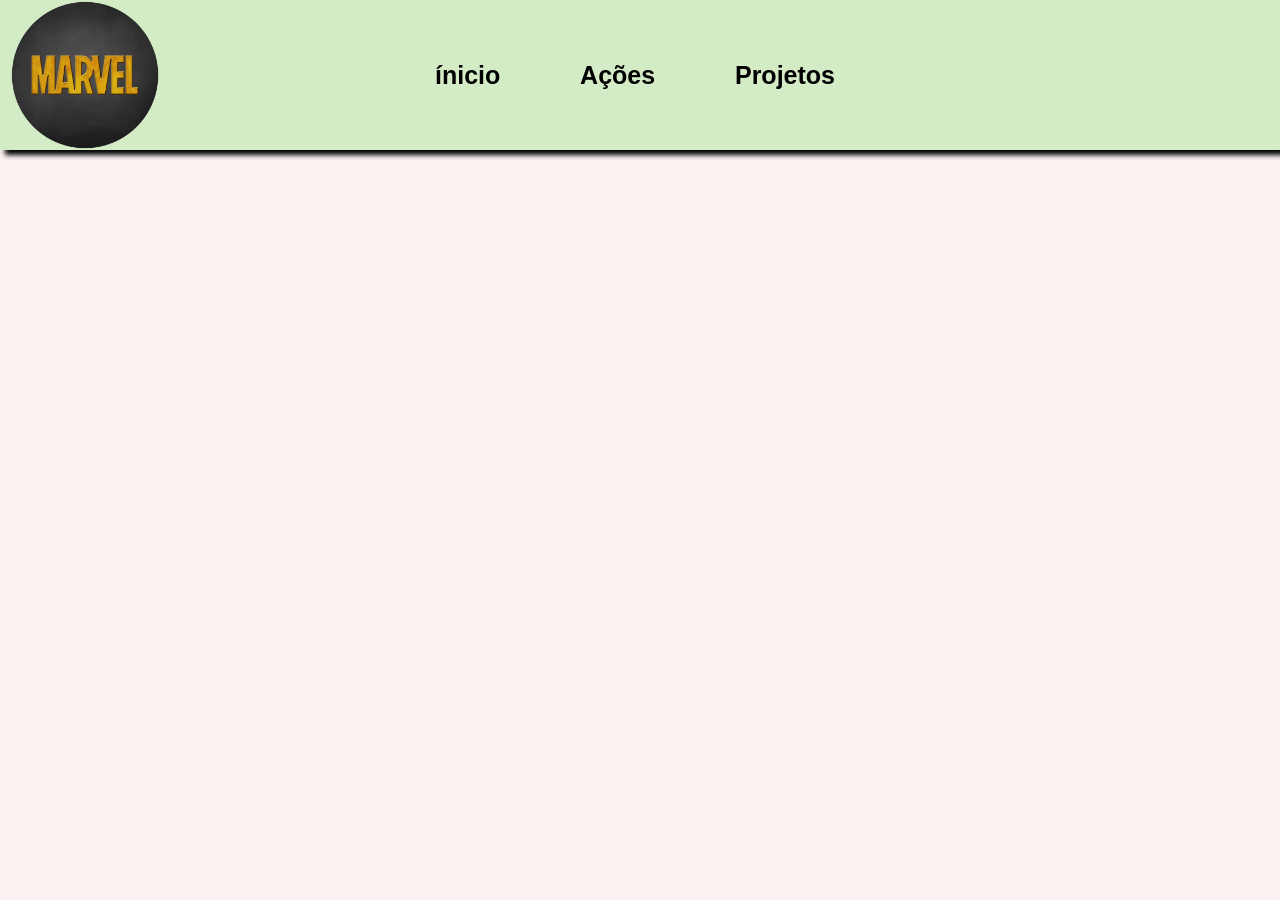
==== index.html @ ae8f941f "cabeçario" ====
<!DOCTYPE html>
<html lang="en">
<head>
    <meta charset="UTF-8">
    <meta name="viewport" content="width=device-width, initial-scale=1.0">
    <title>Document</title>
     <link rel="stylesheet" href="CSS/style.css">
</head>
<body>
      <header>
        <div class="container">
            <div class="logo">
                <img src="IMG/logo.png">
            </div>

            <nav>
                <div class="link">
                    <a href="http://127.0.0.1:5500/tecnologia.html">ínicio</a>
                    <a href="http://127.0.0.1:5500/acoes.html">Ações</a>
                    <a href="#">Projetos</a>

                </div>
            </nav>
            <div class="botao">

            </div>
    </header>
</body>
</html>
---- CSS/style.css ----
* {
    margin: 0;
    padding: 0;
}


body {
    font-family: Arial;
    background-color: #eaf5ed;
    margin: 0;
}

.container {
    background-color: #d3ecc6;
    height: 150px;
    width: auto;
    display: flex;
    justify-content: space-between;
    align-items: center;
    font-size: 20px;
    box-shadow: 5px 5px 5px black;
}

.logo img {
    width: 150px;
    height: 150px;
    background-color: #d3ecc6;
    margin-left: 10px;
    display: flex;
}

.link {

    width: 400px;
    height: auto;
    display: flex;
    justify-content: space-between;

}

.link a {
    text-decoration: none;
    color: black;
    font-size: 25px;
    font-weight: bold;

}

.botao {
    width: 120px;
    height: 40px;
    background-color: #d3ecc6;
    box-shadow: 10px 10px 10px rgb(rgb(0, 0, 0));
    border-radius: 25px;
    font-size: 15px;
    align-items: center;
    margin-right: 50px;

}

body {
   background-color: rgb(252, 242, 242);

}
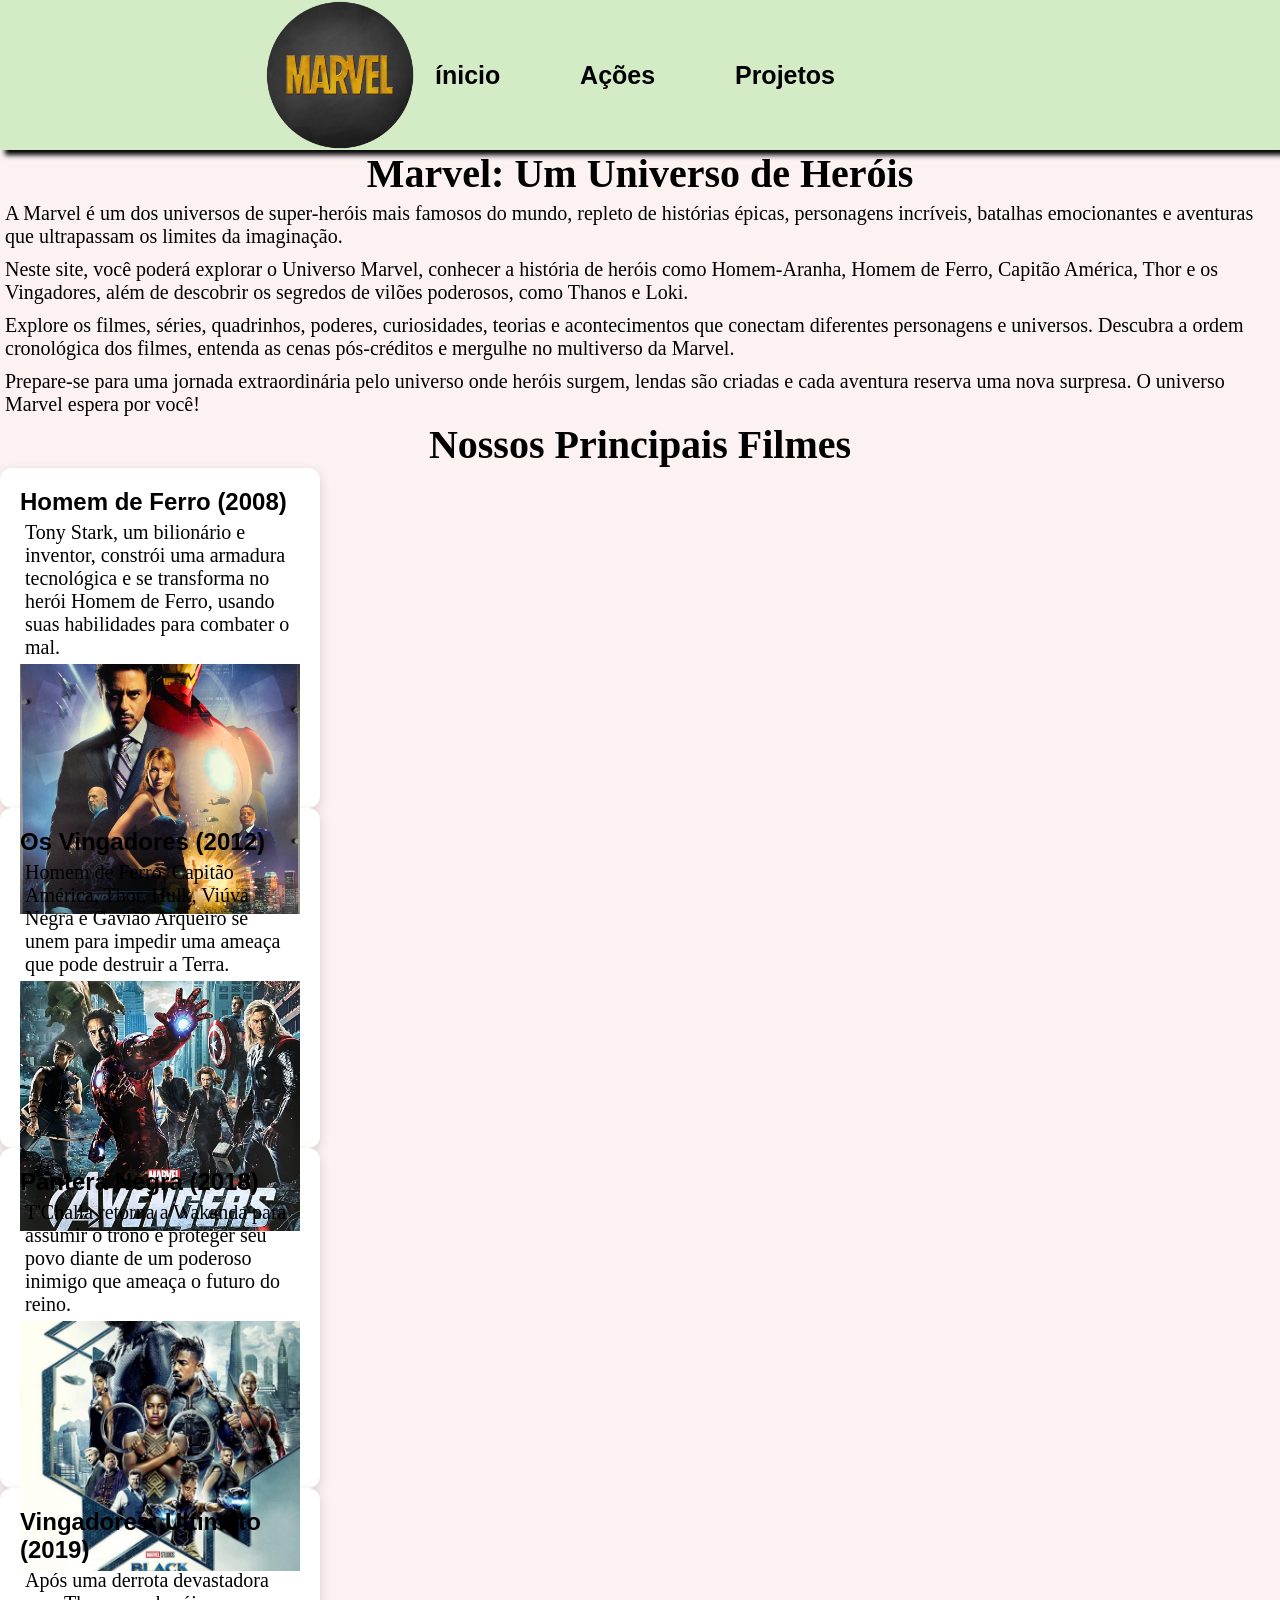
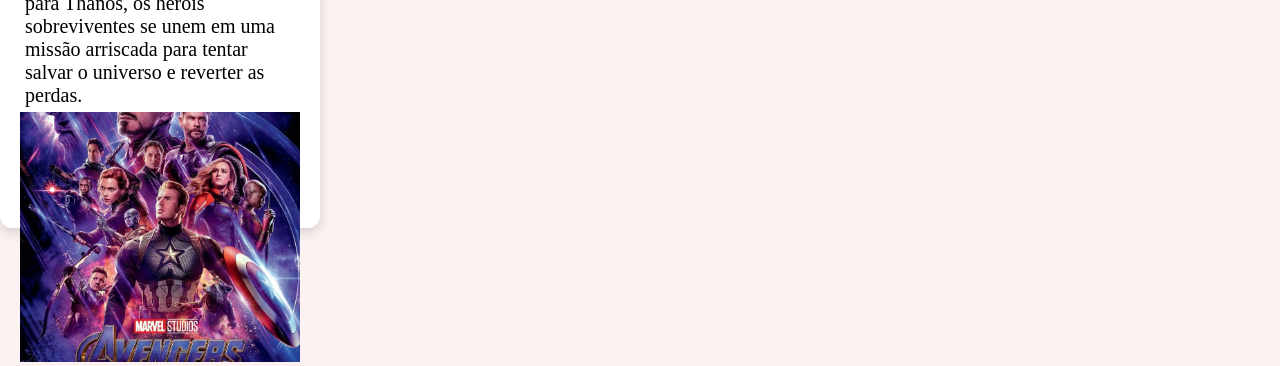
==== commit 81144703: "adicionando cards" ====
--- a/index.html
+++ b/index.html
@@ -1,13 +1,15 @@
 <!DOCTYPE html>
 <html lang="en">
+
 <head>
     <meta charset="UTF-8">
     <meta name="viewport" content="width=device-width, initial-scale=1.0">
-    <title>Document</title>
-     <link rel="stylesheet" href="CSS/style.css">
+    <title>Marvel: Um Universo de Heróis</title>
+    <link rel="stylesheet" href="CSS/style.css">
 </head>
+
 <body>
-      <header>
+    <header>
         <div class="container">
             <div class="logo">
                 <img src="IMG/logo.png">
@@ -25,5 +27,65 @@
 
             </div>
     </header>
+
+    <h1>Marvel: Um Universo de Heróis</h1>
+
+    <p>A Marvel é um dos universos de super-heróis mais famosos do mundo, repleto de histórias épicas, personagens
+        incríveis, batalhas emocionantes e aventuras que ultrapassam os limites da imaginação.</p>
+
+    <p>Neste site, você poderá explorar o Universo Marvel, conhecer a história de heróis como Homem-Aranha, Homem de
+        Ferro, Capitão América, Thor e os Vingadores, além de descobrir os segredos de vilões poderosos, como Thanos e
+        Loki.</p>
+
+    <p>Explore os filmes, séries, quadrinhos, poderes, curiosidades, teorias e acontecimentos que conectam diferentes
+        personagens e universos. Descubra a ordem cronológica dos filmes, entenda as cenas pós-créditos e mergulhe no
+        multiverso da Marvel.</p>
+
+    <p>Prepare-se para uma jornada extraordinária pelo universo onde heróis surgem, lendas são criadas e cada aventura
+        reserva uma nova surpresa. O universo Marvel espera por você!</p>
+
+
+    <h1>Nossos Principais Filmes</h1>
+
+    <div class="container2">
+
+        <div class="card">
+
+            <h2>Homem de Ferro (2008)</h2>
+            <p>Tony Stark, um bilionário e inventor, constrói uma armadura tecnológica e se transforma no herói Homem de Ferro, usando suas habilidades para combater o mal.</p>
+            <div class="img">
+                <img src="IMG/ironman.jpg" alt="Descrição da imagem">
+            </div>
+        </div>
+
+        <div class="card">
+            <h2>Os Vingadores (2012)</h2>
+            <p>Homem de Ferro, Capitão América, Thor, Hulk, Viúva Negra e Gavião Arqueiro se unem para impedir uma ameaça que pode destruir a Terra.</p>
+            <div class="img">
+                <img src="IMG/theavengers.jpg" alt="Descrição da imagem">
+            </div>
+        </div>
+
+        <div class="card">
+            <h2>Pantera Negra (2018)</h2>
+            <p>T'Challa retorna a Wakanda para assumir o trono e proteger seu povo diante de um poderoso inimigo que ameaça o futuro do reino.</p>
+            <div class="img">
+                <img src="IMG/panteranegra.jpg" alt="Descrição da imagem">
+            </div>
+        </div>
+
+        <div class="card">
+            <h2>Vingadores: Ultimato (2019)</h2>
+            <p>Após uma derrota devastadora para Thanos, os heróis sobreviventes se unem em uma missão arriscada para tentar salvar o universo e reverter as perdas.</p>
+            <div class="img">
+                <img src="IMG/avengers.jpg" alt="Descrição da imagem">
+            </div>
+
+        </div>
+
+    </div>
+
+
 </body>
+
 </html>
--- a/CSS/style.css
+++ b/CSS/style.css
@@ -8,17 +8,22 @@
     font-family: Arial;
     background-color: #eaf5ed;
     margin: 0;
+    min-height: 100vh;
+    display: flex;
+    flex-direction: column;
 }
 
 .container {
     background-color: #d3ecc6;
-    height: 150px;
+    height: 150px;  
     width: auto;
-    display: flex;
     justify-content: space-between;
     align-items: center;
     font-size: 20px;
     box-shadow: 5px 5px 5px black;
+    display: flex;
+    justify-content: center;
+    gap: 20px;
 }
 
 .logo img {
@@ -62,3 +67,46 @@
    background-color: rgb(252, 242, 242);
 
 }
+
+h1{
+    font-family: Cambria, Cochin, Georgia, Times, 'Times New Roman', serif;
+    font-size: 40px;
+    text-align: center;
+}
+
+p{
+    font-family: Georgia, 'Times New Roman', Times, serif;
+    font-size: 20px;
+    padding: 5px;
+}
+
+.card {
+    width: 280px;
+    height: 300px;
+    display: block;
+    justify-content: center;
+    align-items: center;
+    background: white; 
+    border-radius: 12px; 
+    padding: 20px; 
+    box-shadow: 0 4px 12px rgba(0, 0, 0, .15); 
+    transition: transform 0.3s ease, box-shadow 0.3s ease;
+    cursor: pointer;
+    justify-content: center;
+    
+}
+
+.card img {
+    width: 100%;
+    height: 250px;
+    object-fit: cover;
+}
+
+main {
+  flex: 1;
+}
+
+.card:hover {
+    transform: translateY(-8px) scale(1.03);
+    box-shadow: 0 10px 20px rgba(0, 0, 0, 0.15);
+}
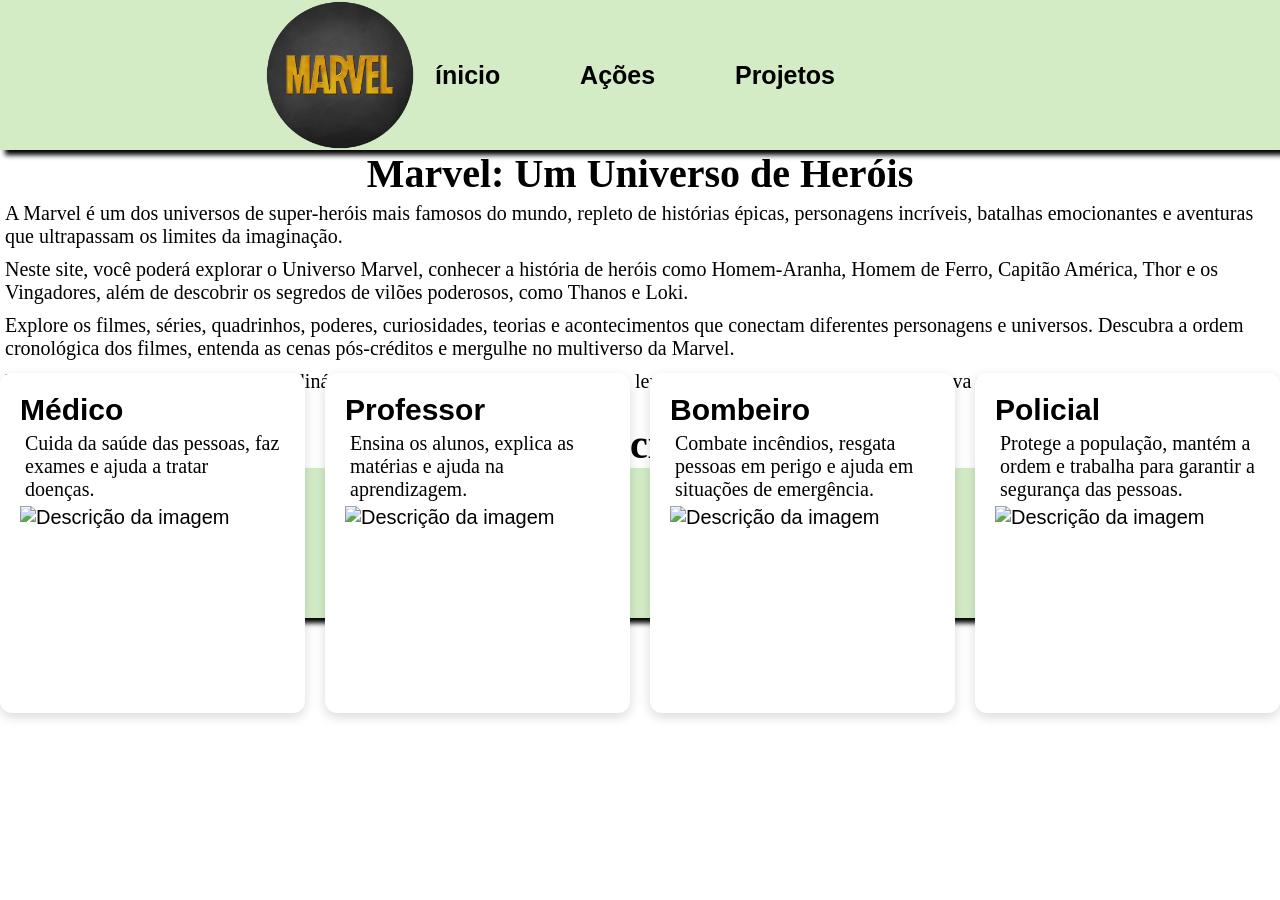
==== commit f70d0696: "configurando" ====
--- a/index.html
+++ b/index.html
@@ -47,40 +47,37 @@
 
     <h1>Nossos Principais Filmes</h1>
 
-    <div class="container2">
+    <div class="container">
 
         <div class="card">
-
-            <h2>Homem de Ferro (2008)</h2>
-            <p>Tony Stark, um bilionário e inventor, constrói uma armadura tecnológica e se transforma no herói Homem de Ferro, usando suas habilidades para combater o mal.</p>
+            <h2>Médico</h2>
+            <p>Cuida da saúde das pessoas, faz exames e ajuda a tratar doenças.</p>
             <div class="img">
-                <img src="IMG/ironman.jpg" alt="Descrição da imagem">
+                <img src="IMG/medico.jpg" alt="Descrição da imagem">
             </div>
         </div>
 
         <div class="card">
-            <h2>Os Vingadores (2012)</h2>
-            <p>Homem de Ferro, Capitão América, Thor, Hulk, Viúva Negra e Gavião Arqueiro se unem para impedir uma ameaça que pode destruir a Terra.</p>
+            <h2>Professor</h2>
+            <p>Ensina os alunos, explica as matérias e ajuda na aprendizagem.</p>
             <div class="img">
-                <img src="IMG/theavengers.jpg" alt="Descrição da imagem">
+                <img src="IMG/professor.jpg" alt="Descrição da imagem">
+            </div>
+        </div>
+        <div class="card">
+            <h2>Bombeiro</h2>
+            <p>Combate incêndios, resgata pessoas em perigo e ajuda em situações de emergência.</p>
+            <div class="img">
+                <img src="IMG/bombeiro.jpg" alt="Descrição da imagem">
             </div>
         </div>
 
         <div class="card">
-            <h2>Pantera Negra (2018)</h2>
-            <p>T'Challa retorna a Wakanda para assumir o trono e proteger seu povo diante de um poderoso inimigo que ameaça o futuro do reino.</p>
+            <h2>Policial</h2>
+            <p> Protege a população, mantém a ordem e trabalha para garantir a segurança das pessoas.</p>
             <div class="img">
-                <img src="IMG/panteranegra.jpg" alt="Descrição da imagem">
+                <img src="IMG/policial.jpg" alt="Descrição da imagem">
             </div>
-        </div>
-
-        <div class="card">
-            <h2>Vingadores: Ultimato (2019)</h2>
-            <p>Após uma derrota devastadora para Thanos, os heróis sobreviventes se unem em uma missão arriscada para tentar salvar o universo e reverter as perdas.</p>
-            <div class="img">
-                <img src="IMG/avengers.jpg" alt="Descrição da imagem">
-            </div>
-
         </div>
 
     </div>
--- a/CSS/style.css
+++ b/CSS/style.css
@@ -17,7 +17,6 @@
     background-color: #d3ecc6;
     height: 150px;  
     width: auto;
-    justify-content: space-between;
     align-items: center;
     font-size: 20px;
     box-shadow: 5px 5px 5px black;
@@ -63,10 +62,7 @@
 
 }
 
-body {
-   background-color: rgb(252, 242, 242);
 
-}
 
 h1{
     font-family: Cambria, Cochin, Georgia, Times, 'Times New Roman', serif;
@@ -102,6 +98,16 @@
     object-fit: cover;
 }
 
+body {
+    
+  background-color: rgb(255, 255, 255);
+  flex-direction: column;
+  margin: 0;
+  min-height: 100vh;
+  display: flex;
+
+}
+
 main {
   flex: 1;
 }
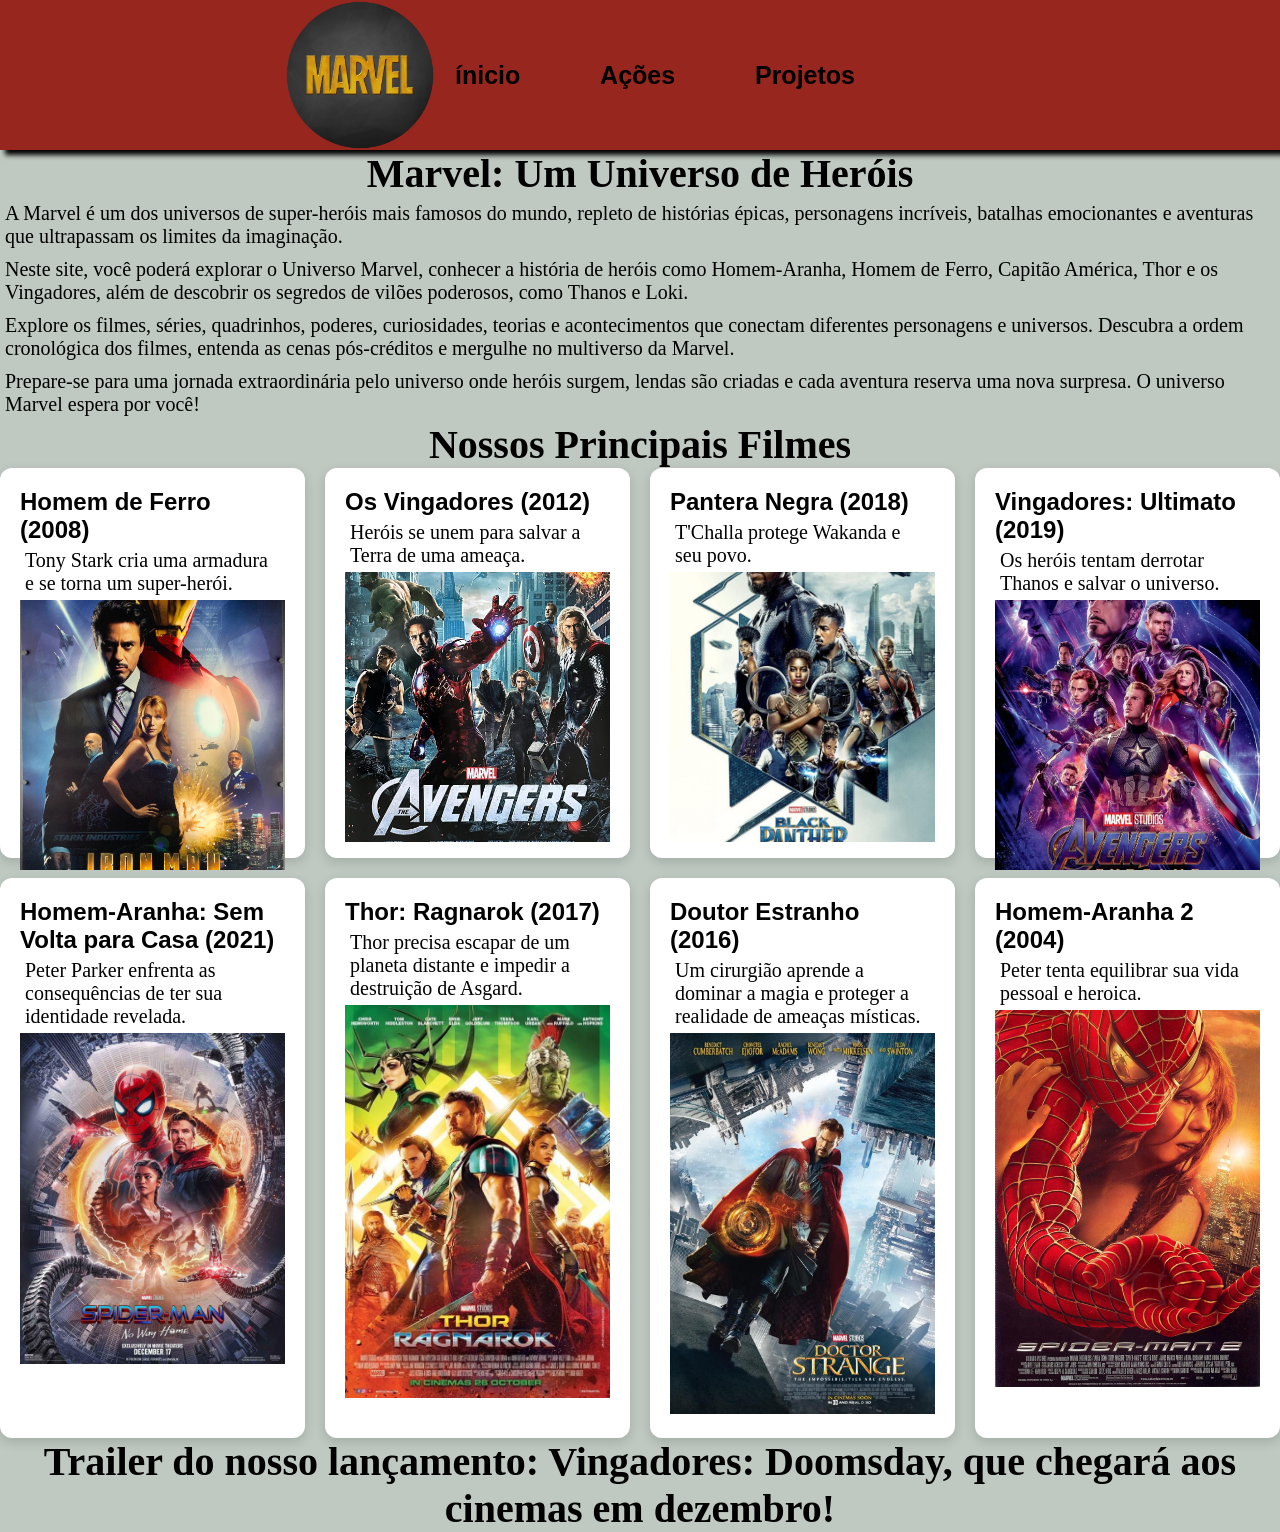
==== commit 28ed923b: "terminando os cards" ====
--- a/index.html
+++ b/index.html
@@ -47,42 +47,83 @@
 
     <h1>Nossos Principais Filmes</h1>
 
-    <div class="container">
+
+
+    <div class="container3">
 
         <div class="card">
-            <h2>Médico</h2>
-            <p>Cuida da saúde das pessoas, faz exames e ajuda a tratar doenças.</p>
+            <h2>Homem de Ferro (2008)</h2>
+            <p>Tony Stark cria uma armadura e se torna um super-herói.</p>
             <div class="img">
-                <img src="IMG/medico.jpg" alt="Descrição da imagem">
+                <img src="IMG/ironman.jpg" alt="Descrição da imagem">
             </div>
         </div>
 
         <div class="card">
-            <h2>Professor</h2>
-            <p>Ensina os alunos, explica as matérias e ajuda na aprendizagem.</p>
+            <h2> Os Vingadores (2012)</h2>
+            <p> Heróis se unem para salvar a Terra de uma ameaça.</p>
             <div class="img">
-                <img src="IMG/professor.jpg" alt="Descrição da imagem">
+                <img src="IMG/theavengers.jpg" alt="Descrição da imagem">
             </div>
         </div>
         <div class="card">
-            <h2>Bombeiro</h2>
-            <p>Combate incêndios, resgata pessoas em perigo e ajuda em situações de emergência.</p>
+            <h2> Pantera Negra (2018)</h2>
+            <p>T'Challa protege Wakanda e seu povo.</p>
             <div class="img">
-                <img src="IMG/bombeiro.jpg" alt="Descrição da imagem">
+                <img src="IMG/panteranegra.jpg" alt="Descrição da imagem">
             </div>
         </div>
 
         <div class="card">
-            <h2>Policial</h2>
-            <p> Protege a população, mantém a ordem e trabalha para garantir a segurança das pessoas.</p>
+            <h2>Vingadores: Ultimato (2019)</h2>
+            <p>Os heróis tentam derrotar Thanos e salvar o universo.</p>
             <div class="img">
-                <img src="IMG/policial.jpg" alt="Descrição da imagem">
+                <img src="IMG/avengers.jpg" alt="Descrição da imagem">
             </div>
         </div>
 
+
+        
+
     </div>
 
+     <div class="container2">
 
+                <div class="card2">
+                    <h2>Homem-Aranha: Sem Volta para Casa (2021)</h2>
+                    <p>Peter Parker enfrenta as consequências de ter sua identidade revelada.</p>
+                    <div class="img">
+                        <img src="IMG/spidermannoway.jpg" alt="Descrição da imagem">
+                    </div>
+                </div>
+
+                <div class="card2">
+                    <h2>Thor: Ragnarok (2017)</h2>
+                    <p>Thor precisa escapar de um planeta distante e impedir a destruição de Asgard.</p>
+                    <div class="img">
+                        <img src="IMG/thor.jpg" alt="Descrição da imagem">
+                    </div>
+                </div>
+                <div class="card2">
+                    <h2>Doutor Estranho (2016)</h2>
+                    <p>Um cirurgião aprende a dominar a magia e proteger a realidade de ameaças místicas.</p>
+                    <div class="img">
+                        <img src="IMG/drestranho.jpg" alt="Descrição da imagem">
+                    </div>
+                </div>
+
+                <div class="card2">
+                    <h2> Homem-Aranha 2 (2004)</h2>
+                    <p>Peter tenta equilibrar sua vida pessoal e heroica.</p>
+                    <div class="img">
+                        <img src="IMG/homemaranha2.jpg" alt="Descrição da imagem">
+                    </div>
+                </div>
+
+            </div>
+
+
+<h1>Trailer do nosso lançamento: Vingadores: Doomsday, que chegará aos cinemas em dezembro!</h1>
 </body>
 
 </html>
--- a/CSS/style.css
+++ b/CSS/style.css
@@ -6,7 +6,7 @@
 
 body {
     font-family: Arial;
-    background-color: #eaf5ed;
+    background-color: #bfc9c1;
     margin: 0;
     min-height: 100vh;
     display: flex;
@@ -14,7 +14,7 @@
 }
 
 .container {
-    background-color: #d3ecc6;
+    background-color: #97261e;
     height: 150px;  
     width: auto;
     align-items: center;
@@ -28,8 +28,8 @@
 .logo img {
     width: 150px;
     height: 150px;
-    background-color: #d3ecc6;
-    margin-left: 10px;
+    background-color: #97261e;
+    margin-left: 50px;
     display: flex;
 }
 
@@ -53,7 +53,7 @@
 .botao {
     width: 120px;
     height: 40px;
-    background-color: #d3ecc6;
+    background-color: #97261e;
     box-shadow: 10px 10px 10px rgb(rgb(0, 0, 0));
     border-radius: 25px;
     font-size: 15px;
@@ -77,8 +77,8 @@
 }
 
 .card {
-    width: 280px;
-    height: 300px;
+    width: 290px;
+    height: 350px;
     display: block;
     justify-content: center;
     align-items: center;
@@ -94,19 +94,11 @@
 
 .card img {
     width: 100%;
-    height: 250px;
+    height: 270px;
     object-fit: cover;
 }
 
-body {
-    
-  background-color: rgb(255, 255, 255);
-  flex-direction: column;
-  margin: 0;
-  min-height: 100vh;
-  display: flex;
 
-}
 
 main {
   flex: 1;
@@ -115,4 +107,49 @@
 .card:hover {
     transform: translateY(-8px) scale(1.03);
     box-shadow: 0 10px 20px rgba(0, 0, 0, 0.15);
+}
+
+.card2 {
+    width: 290px;
+    height:520px;
+    display: block;
+    justify-content: center;
+    align-items: center;
+    background: white; 
+    border-radius: 12px; 
+    padding: 20px; 
+    box-shadow: 0 4px 12px rgba(0, 0, 0, .15); 
+    transition: transform 0.3s ease, box-shadow 0.3s ease;
+    cursor: pointer;
+    justify-content: center;
+    margin-top: 20px;
+    
+}
+
+
+.card2 img {
+    width: 100%;
+    height: auto;
+    object-fit: cover;
+}
+
+.card2:hover {
+    transform: translateY(-8px) scale(1.03);
+    box-shadow: 0 10px 20px rgba(0, 0, 0, 0.15);
+}
+
+.container2{
+
+    display: flex;
+    justify-content: center;
+    gap: 20px;
+
+}
+
+.container3{
+
+    display: flex;
+    justify-content: center;
+    gap: 20px;
+
 }
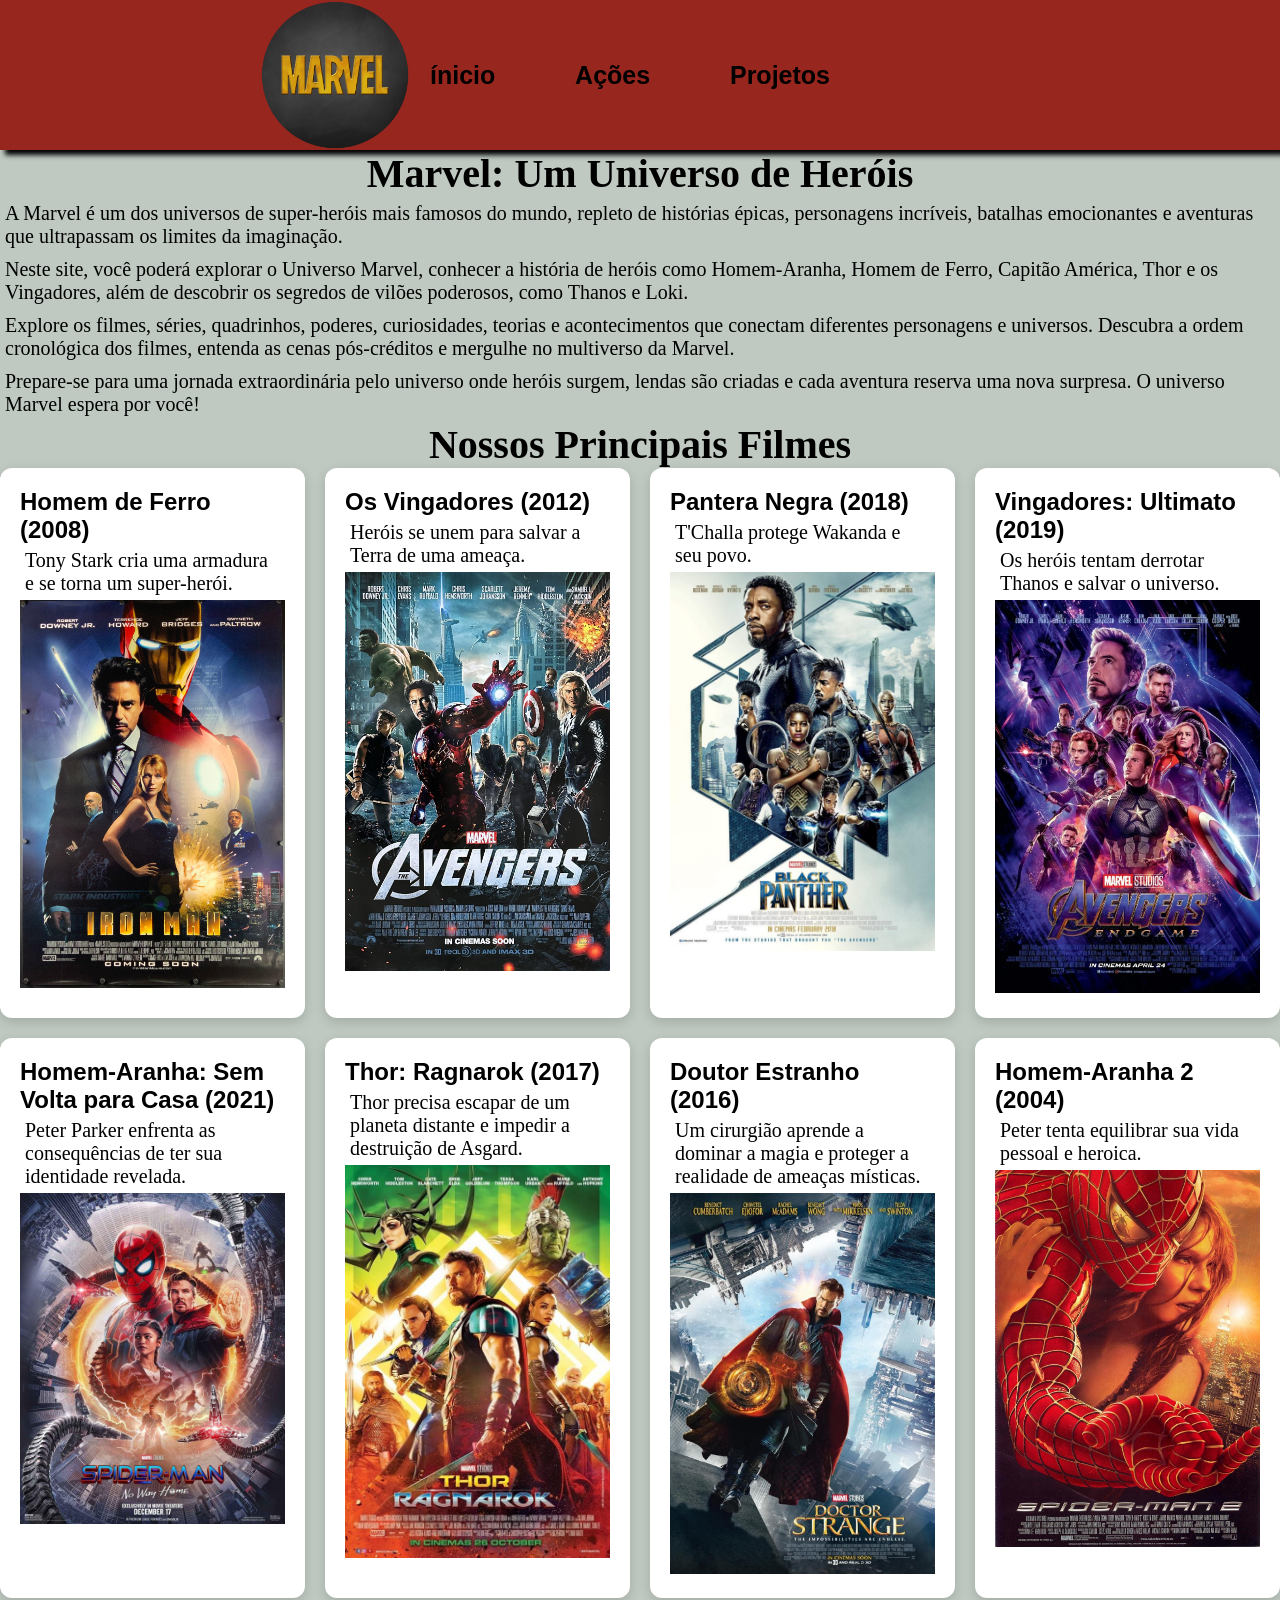
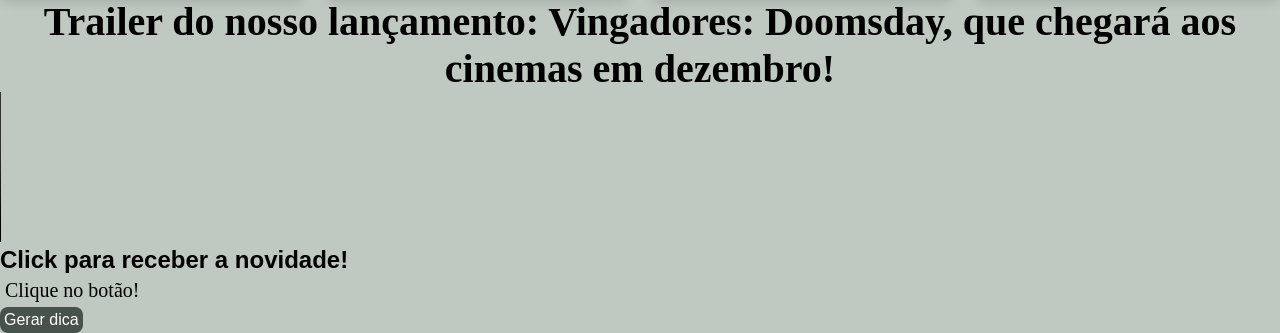
==== commit 97478b73: "terminei" ====
--- a/index.html
+++ b/index.html
@@ -6,6 +6,7 @@
     <meta name="viewport" content="width=device-width, initial-scale=1.0">
     <title>Marvel: Um Universo de Heróis</title>
     <link rel="stylesheet" href="CSS/style.css">
+    <script src="JS/script.js" defer></script>
 </head>
 
 <body>
@@ -124,6 +125,27 @@
 
 
 <h1>Trailer do nosso lançamento: Vingadores: Doomsday, que chegará aos cinemas em dezembro!</h1>
+
+<div class="card4">
+    <video controls>
+    <source src="VIDEO/doonsday.mp4" type="video/mp4">
+  </video>
+
+    </div>
+
+    <h2>Click para receber a novidade! </h2>
+     <div class="texto">
+
+    <div class="frase-container">
+        <p id="frases">Clique no botão!</p>
+    </div>
+
+    <button id="botao-frase" type="button">
+        Gerar dica
+    </button>
+
+</div>
+
 </body>
 
 </html>
--- a/CSS/style.css
+++ b/CSS/style.css
@@ -29,7 +29,6 @@
     width: 150px;
     height: 150px;
     background-color: #97261e;
-    margin-left: 50px;
     display: flex;
 }
 
@@ -78,7 +77,7 @@
 
 .card {
     width: 290px;
-    height: 350px;
+    height: 510px;
     display: block;
     justify-content: center;
     align-items: center;
@@ -94,7 +93,7 @@
 
 .card img {
     width: 100%;
-    height: 270px;
+    height: auto;
     object-fit: cover;
 }
 
@@ -152,4 +151,24 @@
     justify-content: center;
     gap: 20px;
 
+}
+
+#botao-frase {
+    background-color: #48524c;
+    color: #ffffff;
+    border: none;
+    border-radius: 8px;
+    padding: 4px ;
+    font-size: 16px;
+    cursor: pointer;
+    transition: background-color 0.3s, transform 0.3s;
+}
+
+#botao-frase:hover {
+    background-color: #246a43;
+    transform: translateY(-2px);
+}
+
+#botao-frase:active {
+    transform: scale(0.97);
 }
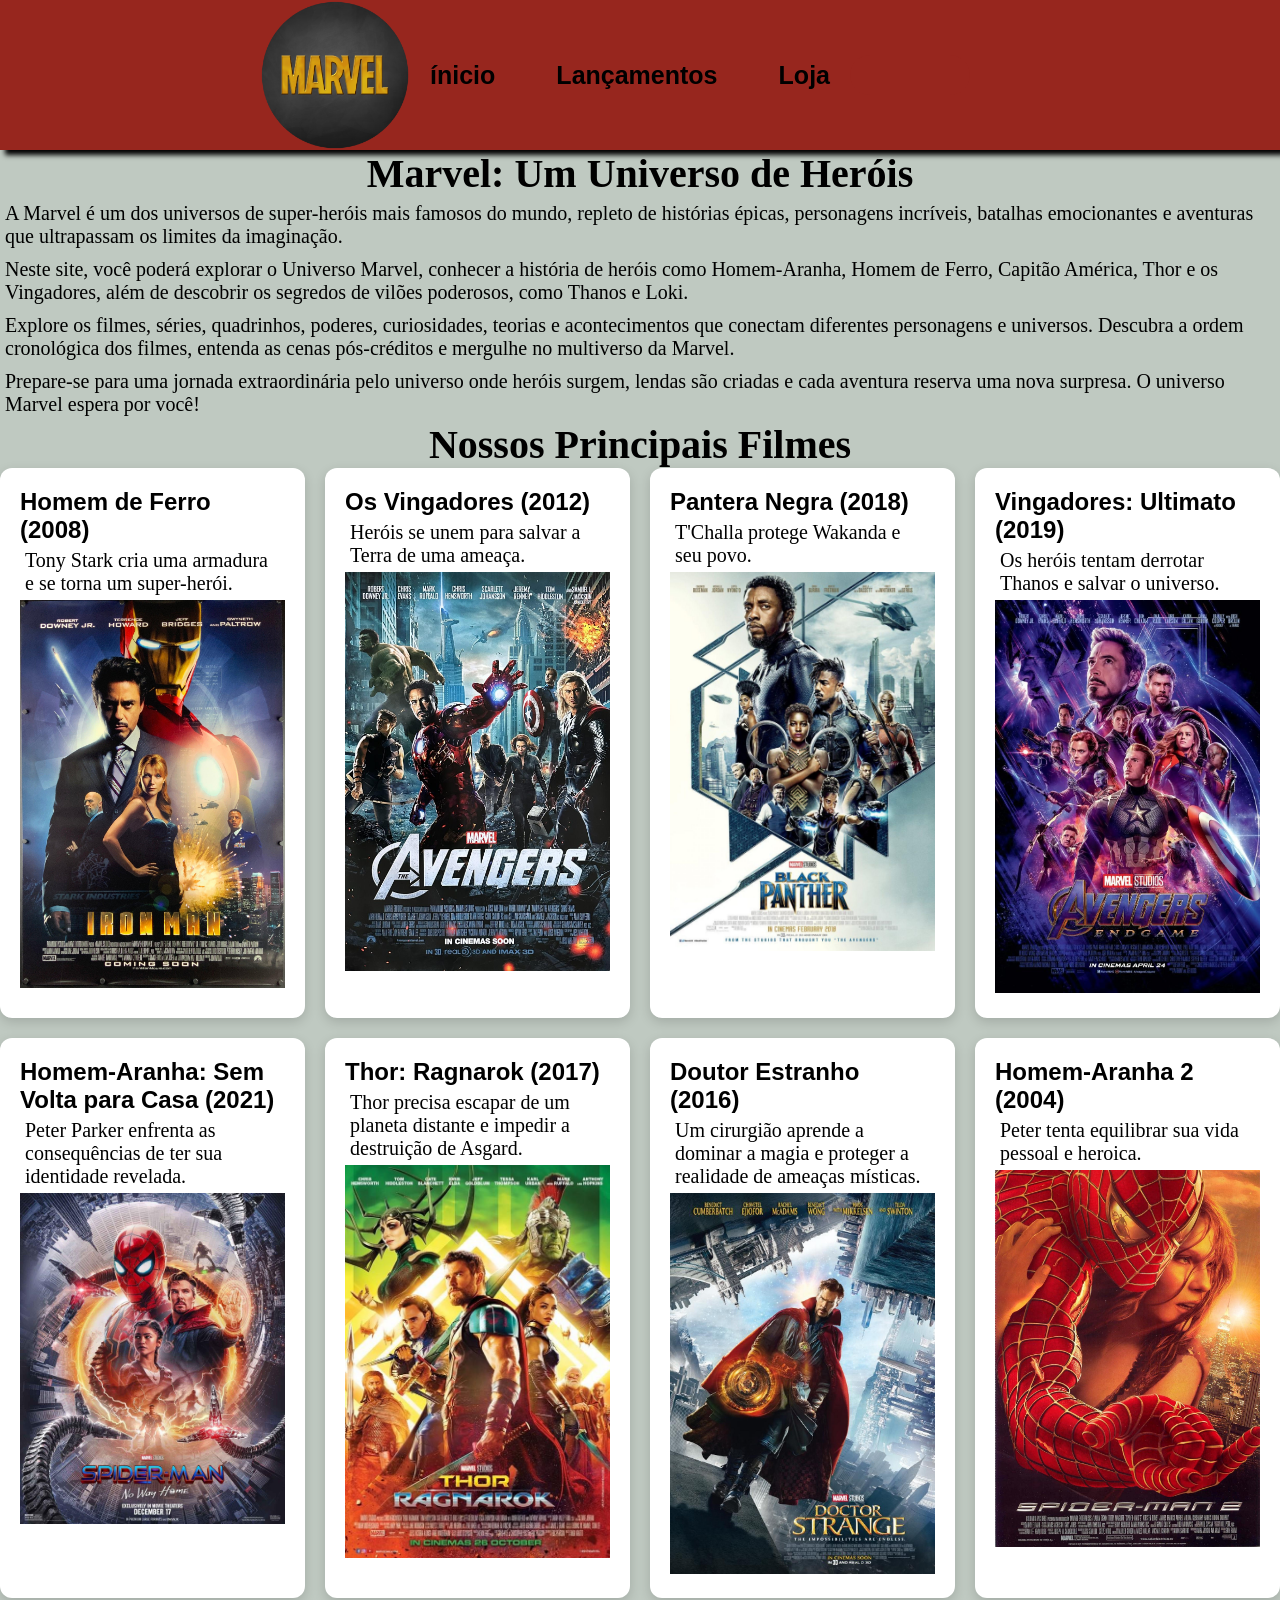
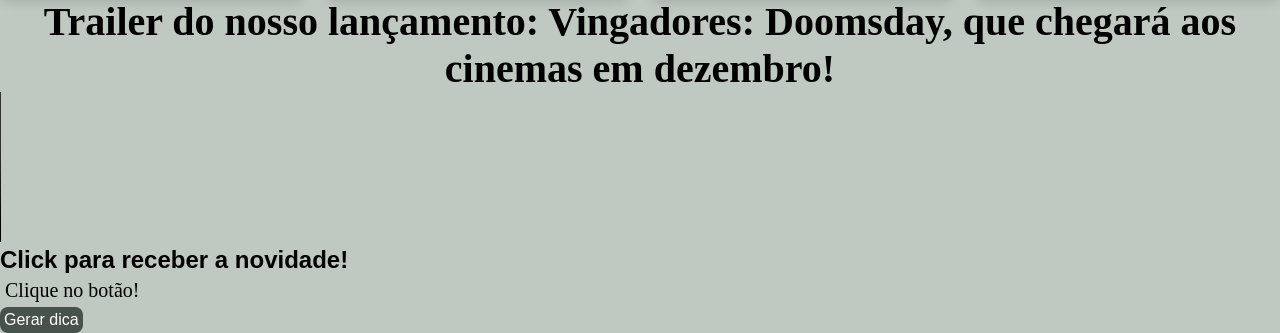
==== commit 44de1241: "ajeitando linjk" ====
--- a/index.html
+++ b/index.html
@@ -18,9 +18,9 @@
 
             <nav>
                 <div class="link">
-                    <a href="http://127.0.0.1:5500/tecnologia.html">ínicio</a>
-                    <a href="http://127.0.0.1:5500/acoes.html">Ações</a>
-                    <a href="#">Projetos</a>
+                    <a href="#">ínicio</a>
+                    <a href="#">Lançamentos</a>
+                    <a href="#">Loja</a>
 
                 </div>
             </nav>
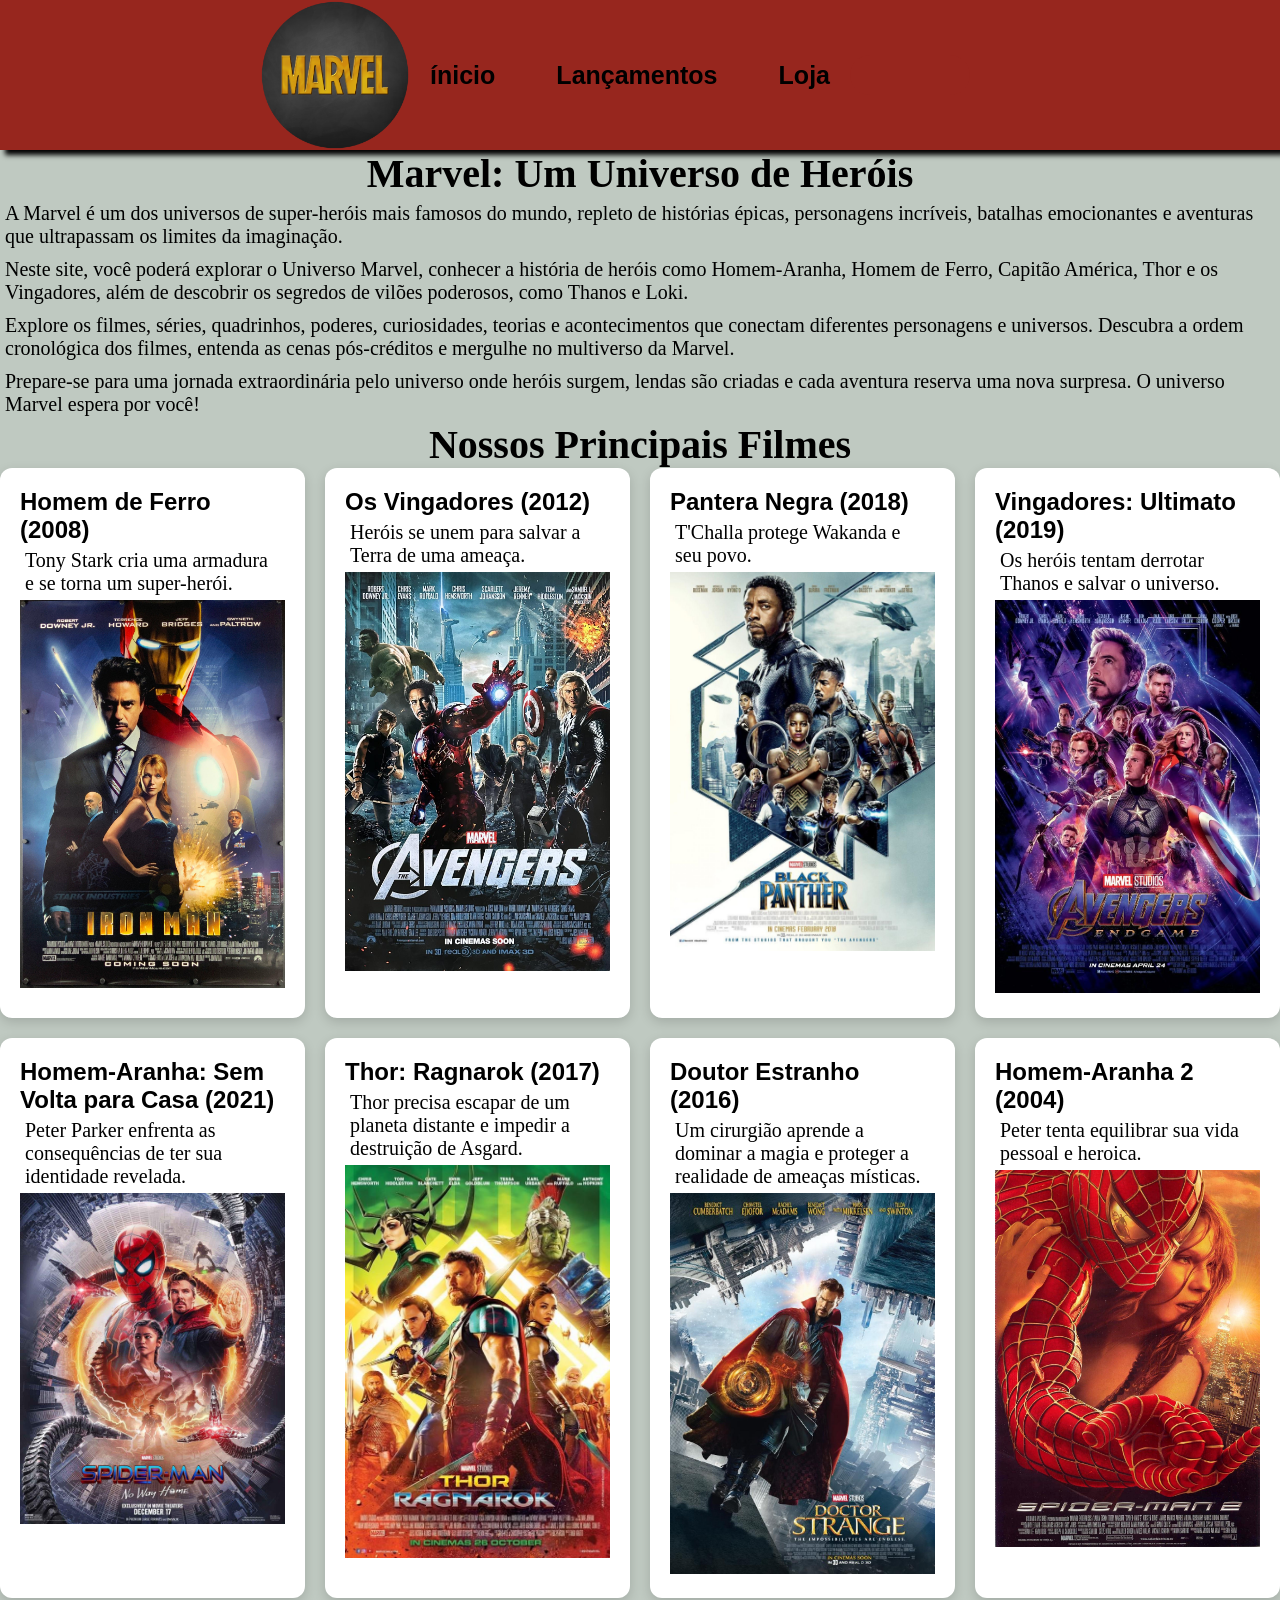
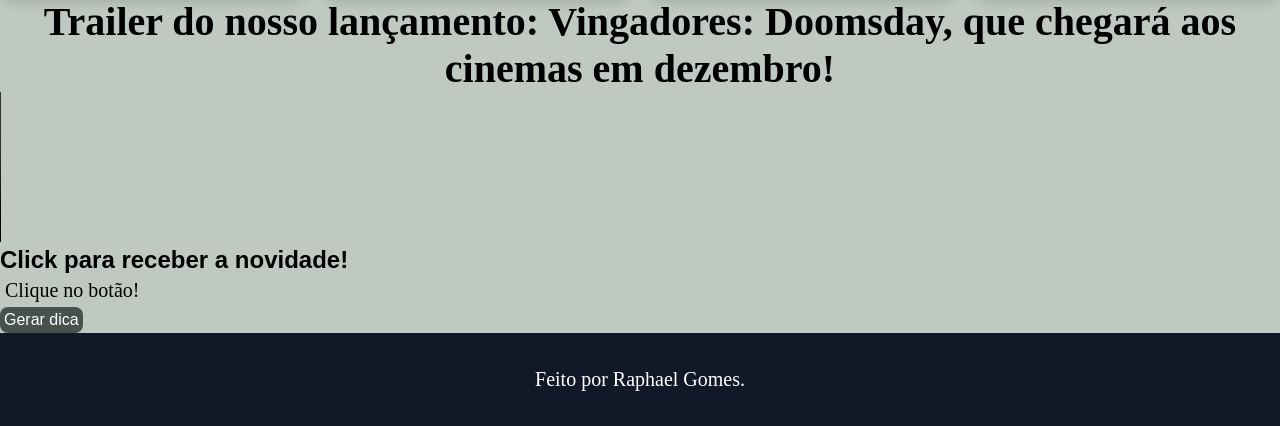
==== commit eb0ad6fe: "terminando" ====
--- a/index.html
+++ b/index.html
@@ -146,6 +146,9 @@
 
 </div>
 
+
+  <footer class="footer">
+            <p> Feito por Raphael Gomes.</p>
+        </footer>
 </body>
-
 </html>
--- a/CSS/style.css
+++ b/CSS/style.css
@@ -171,4 +171,12 @@
 
 #botao-frase:active {
     transform: scale(0.97);
-}+}
+
+.footer {
+    background-color: #111827;
+    color: white;
+    padding: 30px;
+    text-align: center;
+    margin-top: auto;
+}
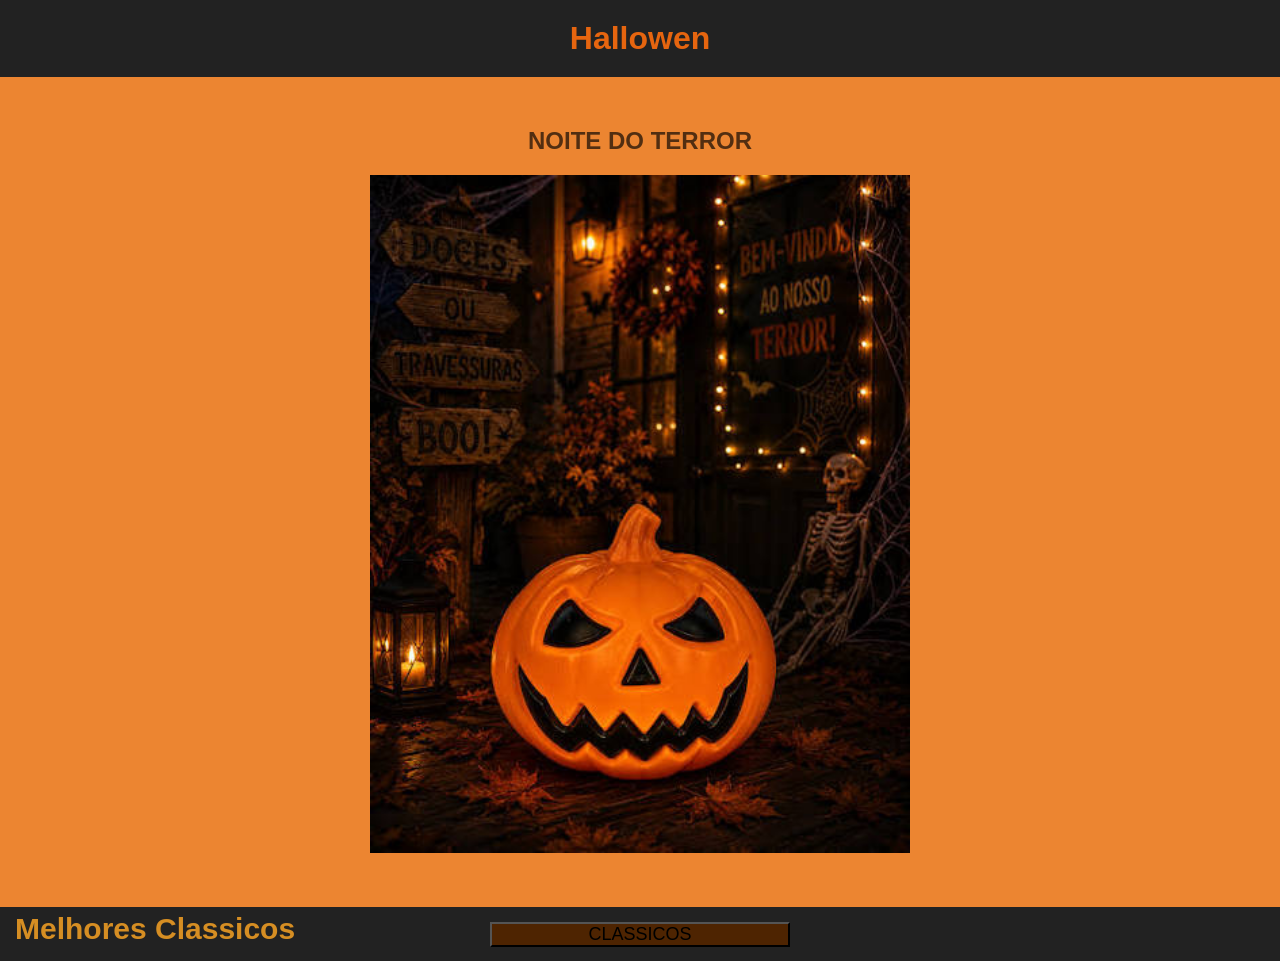
==== commit f957a48a: "a a" ====
--- a/index.html
+++ b/index.html
@@ -1,154 +1,40 @@
+
 <!DOCTYPE html>
-<html lang="en">
+<html lang="pt-BR">
+<head>
+  <meta charset="UTF-8">
+  <meta name="viewport" content="width=device-width, initial-scale=1.0">
+  <title>Meu Projeto</title>
+<link rel="stylesheet" href="style.css">
+</head>
+<body>
 
-<head>
-    <meta charset="UTF-8">
-    <meta name="viewport" content="width=device-width, initial-scale=1.0">
-    <title>Marvel: Um Universo de Heróis</title>
-    <link rel="stylesheet" href="CSS/style.css">
-    <script src="JS/script.js" defer></script>
-</head>
+  <header>
+    <h1>Hallowen </h1>
+    <nav>
+    </nav>
+  </header>
 
-<body>
-    <header>
-        <div class="container">
-            <div class="logo">
-                <img src="IMG/logo.png">
-            </div>
+  <main id="inicio">
+    <h2>NOITE DO TERROR</h2>
+    
+<div>
+<img src="img/asdf.jpg" alt="">
+  </main>
 
-            <nav>
-                <div class="link">
-                    <a href="#">ínicio</a>
-                    <a href="#">Lançamentos</a>
-                    <a href="#">Loja</a>
+  <footer>
 
-                </div>
-            </nav>
-            <div class="botao">
-
-            </div>
-    </header>
-
-    <h1>Marvel: Um Universo de Heróis</h1>
-
-    <p>A Marvel é um dos universos de super-heróis mais famosos do mundo, repleto de histórias épicas, personagens
-        incríveis, batalhas emocionantes e aventuras que ultrapassam os limites da imaginação.</p>
-
-    <p>Neste site, você poderá explorar o Universo Marvel, conhecer a história de heróis como Homem-Aranha, Homem de
-        Ferro, Capitão América, Thor e os Vingadores, além de descobrir os segredos de vilões poderosos, como Thanos e
-        Loki.</p>
-
-    <p>Explore os filmes, séries, quadrinhos, poderes, curiosidades, teorias e acontecimentos que conectam diferentes
-        personagens e universos. Descubra a ordem cronológica dos filmes, entenda as cenas pós-créditos e mergulhe no
-        multiverso da Marvel.</p>
-
-    <p>Prepare-se para uma jornada extraordinária pelo universo onde heróis surgem, lendas são criadas e cada aventura
-        reserva uma nova surpresa. O universo Marvel espera por você!</p>
-
-
-    <h1>Nossos Principais Filmes</h1>
+<button class="Clique">CLASSICOS</button>
+</div>
+<div class="link">
+<a href="classico.html">Melhores Classicos</a>
+</div>
 
 
 
-    <div class="container3">
-
-        <div class="card">
-            <h2>Homem de Ferro (2008)</h2>
-            <p>Tony Stark cria uma armadura e se torna um super-herói.</p>
-            <div class="img">
-                <img src="IMG/ironman.jpg" alt="Descrição da imagem">
-            </div>
-        </div>
-
-        <div class="card">
-            <h2> Os Vingadores (2012)</h2>
-            <p> Heróis se unem para salvar a Terra de uma ameaça.</p>
-            <div class="img">
-                <img src="IMG/theavengers.jpg" alt="Descrição da imagem">
-            </div>
-        </div>
-        <div class="card">
-            <h2> Pantera Negra (2018)</h2>
-            <p>T'Challa protege Wakanda e seu povo.</p>
-            <div class="img">
-                <img src="IMG/panteranegra.jpg" alt="Descrição da imagem">
-            </div>
-        </div>
-
-        <div class="card">
-            <h2>Vingadores: Ultimato (2019)</h2>
-            <p>Os heróis tentam derrotar Thanos e salvar o universo.</p>
-            <div class="img">
-                <img src="IMG/avengers.jpg" alt="Descrição da imagem">
-            </div>
-        </div>
 
 
-        
-
-    </div>
-
-     <div class="container2">
-
-                <div class="card2">
-                    <h2>Homem-Aranha: Sem Volta para Casa (2021)</h2>
-                    <p>Peter Parker enfrenta as consequências de ter sua identidade revelada.</p>
-                    <div class="img">
-                        <img src="IMG/spidermannoway.jpg" alt="Descrição da imagem">
-                    </div>
-                </div>
-
-                <div class="card2">
-                    <h2>Thor: Ragnarok (2017)</h2>
-                    <p>Thor precisa escapar de um planeta distante e impedir a destruição de Asgard.</p>
-                    <div class="img">
-                        <img src="IMG/thor.jpg" alt="Descrição da imagem">
-                    </div>
-                </div>
-                <div class="card2">
-                    <h2>Doutor Estranho (2016)</h2>
-                    <p>Um cirurgião aprende a dominar a magia e proteger a realidade de ameaças místicas.</p>
-                    <div class="img">
-                        <img src="IMG/drestranho.jpg" alt="Descrição da imagem">
-                    </div>
-                </div>
-
-                <div class="card2">
-                    <h2> Homem-Aranha 2 (2004)</h2>
-                    <p>Peter tenta equilibrar sua vida pessoal e heroica.</p>
-                    <div class="img">
-                        <img src="IMG/homemaranha2.jpg" alt="Descrição da imagem">
-                    </div>
-                </div>
-
-            </div>
-
-
-<h1>Trailer do nosso lançamento: Vingadores: Doomsday, que chegará aos cinemas em dezembro!</h1>
-
-<div class="card4">
-    <video controls>
-    <source src="VIDEO/doonsday.mp4" type="video/mp4">
-  </video>
-
-    </div>
-
-    <h2>Click para receber a novidade! </h2>
-     <div class="texto">
-
-    <div class="frase-container">
-        <p id="frases">Clique no botão!</p>
-    </div>
-
-    <button id="botao-frase" type="button">
-        Gerar dica
-    </button>
-
-</div>
-
-
-  <footer class="footer">
-            <p> Feito por Raphael Gomes.</p>
-        </footer>
+  </footer>
+<script src="script.js"></script>
 </body>
-</html>+</html>
--- a/style.css
+++ b/style.css
@@ -0,0 +1,79 @@
+
+* {
+  margin: 0;
+  padding: 0;
+  box-sizing: border-box;
+}
+
+body {
+  font-family: Arial, sans-serif;
+  background: #eb7b1fea;
+  color: #333;
+  text-align: center;
+}
+
+header {
+  background: #222;
+  color: rgb(230, 101, 15);
+  padding: 20px;
+}
+img {
+    width: 540px;
+    max-width: 100%;
+}
+
+main {
+  padding: 30px;
+}
+
+h2 {
+  margin: 20px 0;
+  color: #000000a6;
+  font-family: 'Franklin Gothic Medium', 'Arial Narrow', Arial, sans-serif;
+}
+
+
+footer {
+  background: #222;
+  color: white;
+  padding: 15px;
+  margin-top: 20px;
+}
+
+p{
+    font-family: 'Franklin Gothic Medium', 'Arial Narrow', Arial, sans-serif;
+    
+}
+button {
+    font-size: large;
+    background-color: #4e2401;
+    box-shadow: #000000;
+    font-family: 'Franklin Gothic Medium', 'Arial Narrow', Arial, sans-serif;
+    width: 300px
+
+}
+ .link{
+    width: 400px;
+    height: auto;
+    justify-content: space-between;
+    display: flex;
+   margin-top: -35px;
+
+}
+
+.link a{
+
+    text-decoration: none;
+    color: rgb(214, 142, 35);
+    font-size: 30px;
+    font-family: 'Franklin Gothic Medium', 'Arial Narrow', Arial, sans-serif;
+    font-weight: bold;
+}
+
+.container{
+    display: 
+    
+ 
+
+
+}
